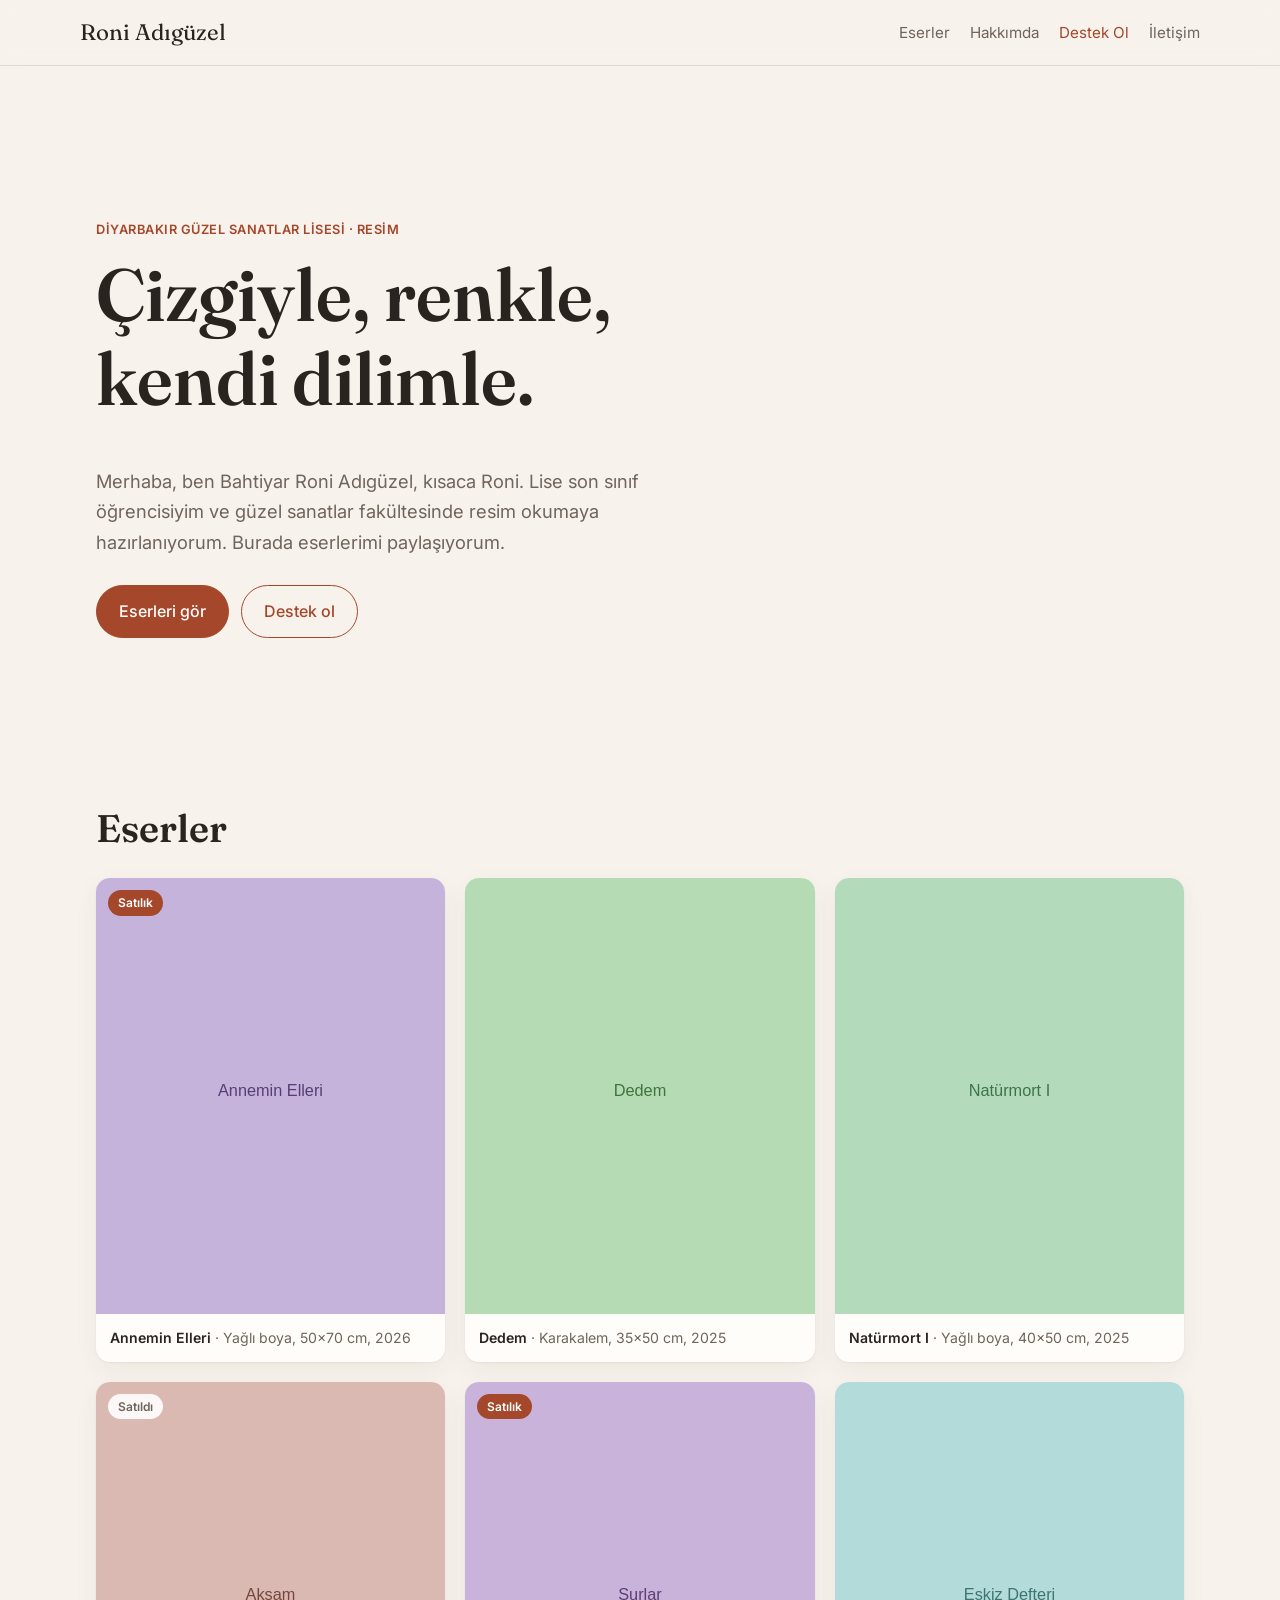
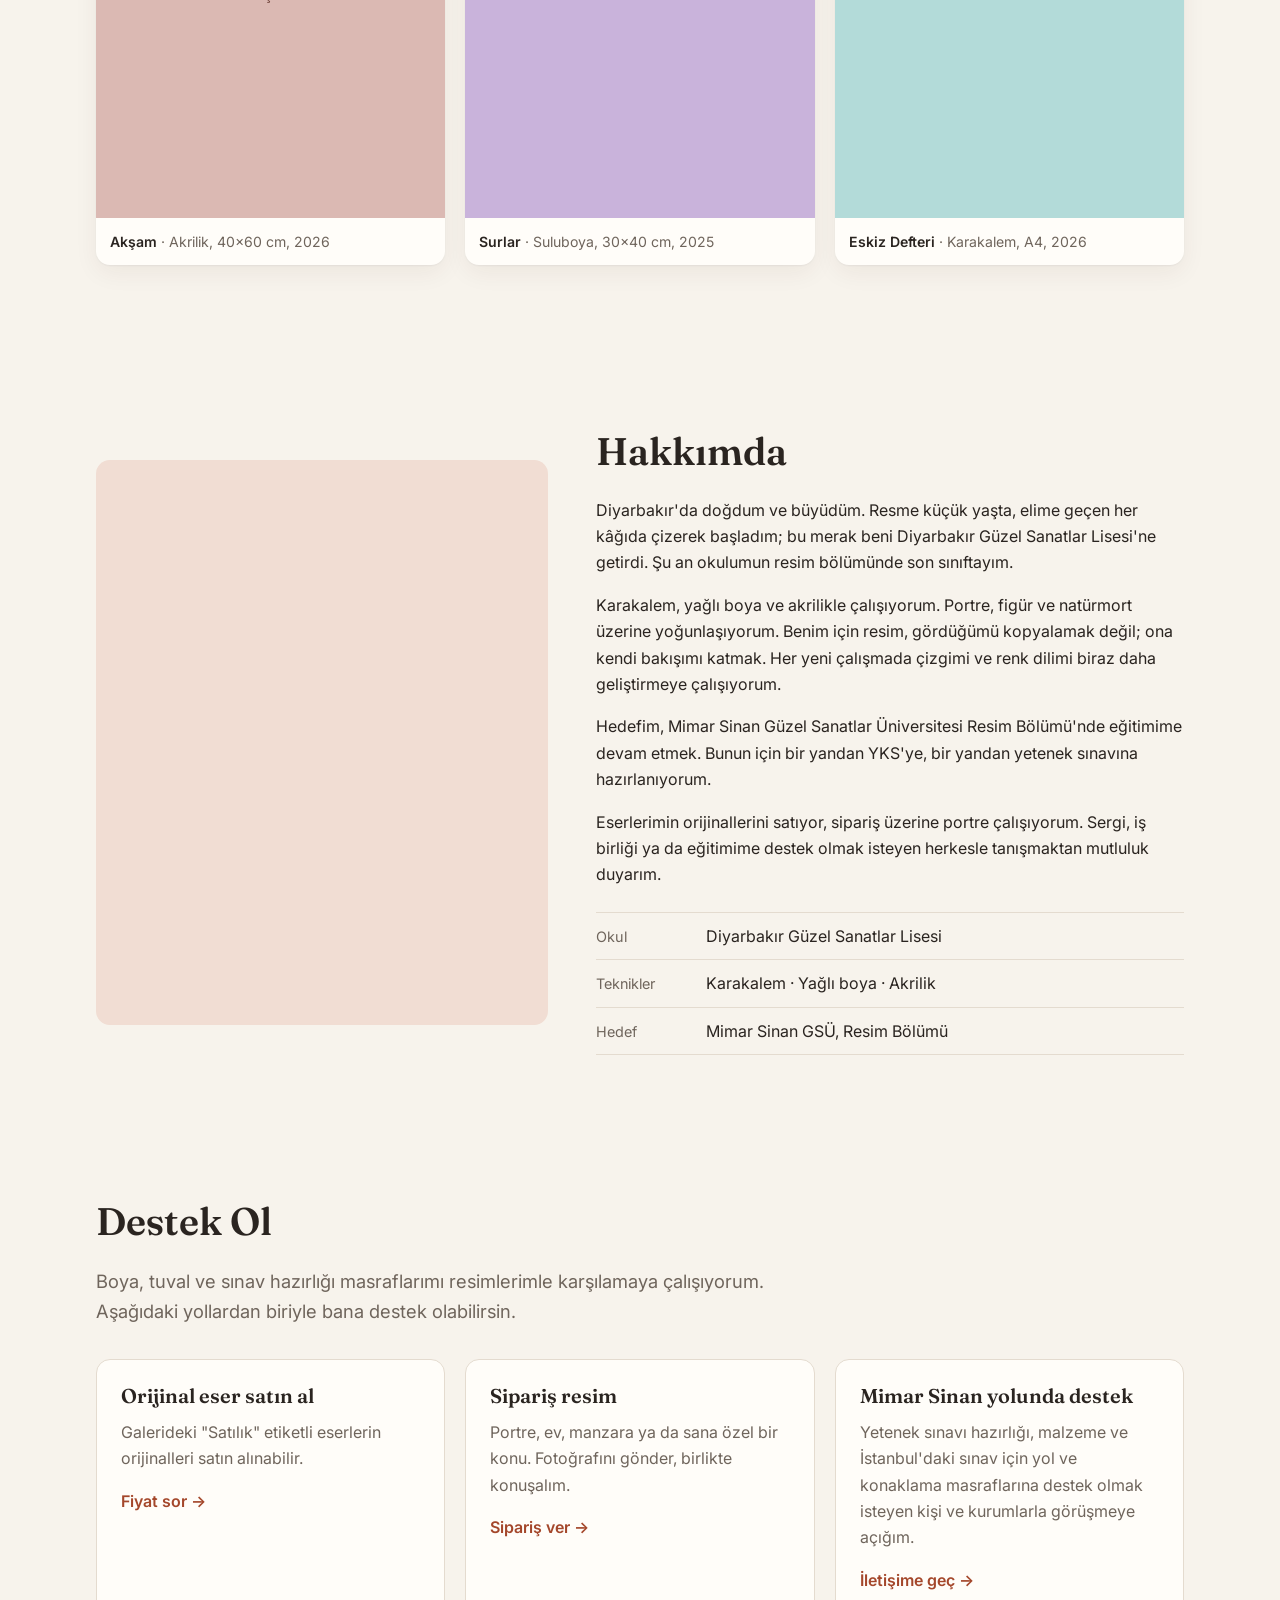
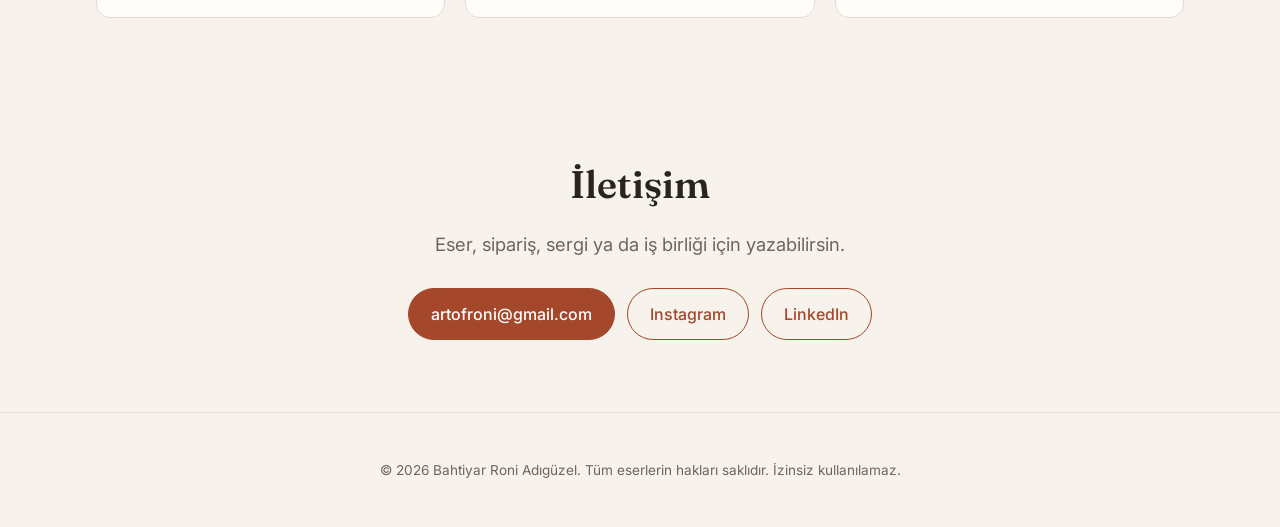
==== index.html @ 92d32fde "Bahtiyar Roni Adıgüzel portfolyo sitesi ve eser yönetim paneli Co-Authored-By: Claude Opus 5.5 <nore" ====
<!doctype html>
<html lang="tr">
<head>
  <meta charset="utf-8">
  <meta name="viewport" content="width=device-width, initial-scale=1">
  <title>Bahtiyar Roni Adıgüzel — Resim Portfolyosu</title>
  <meta name="description" content="Diyarbakır Güzel Sanatlar Lisesi öğrencisi Bahtiyar Roni Adıgüzel'in resimleri. Orijinal eser ve sipariş için iletişime geçin.">
  <!-- Sosyal medyada paylaşınca görünecek önizleme -->
  <meta property="og:title" content="Bahtiyar Roni Adıgüzel — Resim Portfolyosu">
  <meta property="og:description" content="Diyarbakır'dan genç bir ressamın eserleri.">
  <meta property="og:image" content="images/kapak.jpg">
  <link rel="preconnect" href="https://fonts.googleapis.com">
  <link rel="preconnect" href="https://fonts.gstatic.com" crossorigin>
  <link href="https://fonts.googleapis.com/css2?family=Fraunces:opsz,wght@9..144,400;9..144,600&family=Inter:wght@400;500;600&display=swap" rel="stylesheet">
  <link rel="stylesheet" href="style.css">
  <!-- Google'da isimle aranınca doğru tanınması için -->
  <script type="application/ld+json">
  {
    "@context": "https://schema.org",
    "@type": "Person",
    "name": "Bahtiyar Roni Adıgüzel",
    "alternateName": "Roni Adıgüzel",
    "email": "mailto:artofroni@gmail.com",
    "jobTitle": "Ressam, Güzel Sanatlar Lisesi öğrencisi",
    "affiliation": { "@type": "School", "name": "Diyarbakır Güzel Sanatlar Lisesi" },
    "sameAs": [
      "https://instagram.com/KULLANICI_ADI",
      "https://www.linkedin.com/in/KULLANICI_ADI"
    ]
  }
  </script>
</head>
<body>

  <header class="nav">
    <a href="#" class="logo">Roni Adıgüzel</a>
    <nav>
      <a href="#eserler">Eserler</a>
      <a href="#hakkimda">Hakkımda</a>
      <a href="#destek">Destek Ol</a>
      <a href="#iletisim">İletişim</a>
    </nav>
  </header>

  <section class="hero">
    <p class="eyebrow">Diyarbakır Güzel Sanatlar Lisesi · Resim</p>
    <h1>Çizgiyle, renkle,<br>kendi dilimle.</h1>
    <p class="lead">
      Merhaba, ben Bahtiyar Roni Adıgüzel, kısaca Roni. Lise son sınıf öğrencisiyim ve güzel sanatlar fakültesinde
      resim okumaya hazırlanıyorum. Burada eserlerimi paylaşıyorum.
    </p>
    <div class="hero-actions">
      <a href="#eserler" class="btn">Eserleri gör</a>
      <a href="#destek" class="btn btn-ghost">Destek ol</a>
    </div>
  </section>

  <section id="eserler" class="section">
    <div class="section-head">
      <h2>Eserler</h2>
    </div>
    <div class="gallery" id="gallery"></div>
  </section>

  <section id="hakkimda" class="section about">
    <div class="about-img">
      <img src="images/roni.jpg" alt="Bahtiyar Roni Adıgüzel atölyede çalışırken" onerror="this.parentElement.classList.add('empty')">
    </div>
    <div>
      <h2>Hakkımda</h2>
      <!-- Bu metni Roni kendi cümleleriyle yeniden yazmalı -->
      <p>
        Diyarbakır'da doğdum ve büyüdüm. Resme küçük yaşta, elime geçen her kâğıda
        çizerek başladım; bu merak beni Diyarbakır Güzel Sanatlar Lisesi'ne getirdi.
        Şu an okulumun resim bölümünde son sınıftayım.
      </p>
      <p>
        Karakalem, yağlı boya ve akrilikle çalışıyorum. Portre, figür ve natürmort
        üzerine yoğunlaşıyorum. Benim için resim, gördüğümü kopyalamak değil; ona
        kendi bakışımı katmak. Her yeni çalışmada çizgimi ve renk dilimi biraz daha
        geliştirmeye çalışıyorum.
      </p>
      <p>
        Hedefim, Mimar Sinan Güzel Sanatlar Üniversitesi Resim Bölümü'nde eğitimime
        devam etmek. Bunun için bir yandan YKS'ye, bir yandan yetenek sınavına
        hazırlanıyorum.
      </p>
      <p>
        Eserlerimin orijinallerini satıyor, sipariş üzerine portre çalışıyorum.
        Sergi, iş birliği ya da eğitimime destek olmak isteyen herkesle tanışmaktan
        mutluluk duyarım.
      </p>
      <ul class="facts">
        <li><span>Okul</span>Diyarbakır Güzel Sanatlar Lisesi</li>
        <li><span>Teknikler</span>Karakalem · Yağlı boya · Akrilik</li>
        <li><span>Hedef</span>Mimar Sinan GSÜ, Resim Bölümü</li>
      </ul>
    </div>
  </section>

  <section id="destek" class="section">
    <h2>Destek Ol</h2>
    <p class="lead narrow">
      Boya, tuval ve sınav hazırlığı masraflarımı resimlerimle karşılamaya çalışıyorum.
      Aşağıdaki yollardan biriyle bana destek olabilirsin.
    </p>
    <div class="cards">
      <article class="card">
        <h3>Orijinal eser satın al</h3>
        <p>Galerideki "Satılık" etiketli eserlerin orijinalleri satın alınabilir.</p>
        <a href="#iletisim" class="link">Fiyat sor →</a>
      </article>
      <article class="card">
        <h3>Sipariş resim</h3>
        <p>Portre, ev, manzara ya da sana özel bir konu. Fotoğrafını gönder, birlikte konuşalım.</p>
        <a href="#iletisim" class="link">Sipariş ver →</a>
      </article>
      <article class="card">
        <h3>Mimar Sinan yolunda destek</h3>
        <p>Yetenek sınavı hazırlığı, malzeme ve İstanbul'daki sınav için yol ve konaklama masraflarına destek olmak isteyen kişi ve kurumlarla görüşmeye açığım.</p>
        <a href="#iletisim" class="link">İletişime geç →</a>
      </article>
    </div>
  </section>

  <section id="iletisim" class="section contact">
    <h2>İletişim</h2>
    <p class="lead narrow">Eser, sipariş, sergi ya da iş birliği için yazabilirsin.</p>
    <div class="contact-links">
      <a class="btn" href="mailto:artofroni@gmail.com">artofroni@gmail.com</a>
      <!-- WhatsApp: numarayı ülke koduyla yaz (ör. 905xxxxxxxxx) ve satırın yorumunu kaldır.
           Roni'nin değil, sipariş takibini yapacak aile üyesinin numarası olması önerilir.
      <a class="btn btn-ghost" href="https://wa.me/90XXXXXXXXXX" target="_blank" rel="noopener">WhatsApp</a> -->
      <!-- Kullanıcı adlarını gerçekleriyle değiştir -->
      <a class="btn btn-ghost" href="https://instagram.com/KULLANICI_ADI" target="_blank" rel="noopener">Instagram</a>
      <a class="btn btn-ghost" href="https://www.linkedin.com/in/KULLANICI_ADI" target="_blank" rel="noopener">LinkedIn</a>
    </div>
  </section>

  <footer class="footer">
    <p>© <span id="year"></span> Bahtiyar Roni Adıgüzel. Tüm eserlerin hakları saklıdır. İzinsiz kullanılamaz.</p>
  </footer>

  <div class="lightbox" id="lightbox" hidden>
    <button class="lb-close" aria-label="Kapat">×</button>
    <button class="lb-prev" aria-label="Önceki">‹</button>
    <figure>
      <img id="lb-img" alt="">
      <figcaption id="lb-cap"></figcaption>
    </figure>
    <button class="lb-next" aria-label="Sonraki">›</button>
  </div>

  <script src="main.js"></script>
</body>
</html>
---- style.css ----
:root {
  --bg: #f7f3ec;
  --surface: #fffdf9;
  --text: #2a2420;
  --muted: #6f655c;
  --accent: #a4472b;       /* Diyarbakır toprağı / kiremit */
  --accent-soft: #f1ddd3;
  --line: #e4dbcf;
  --radius: 14px;
  --max: 1120px;
}

* { box-sizing: border-box; }
html { scroll-behavior: smooth; }
body {
  margin: 0;
  font-family: "Inter", system-ui, sans-serif;
  background: var(--bg);
  color: var(--text);
  line-height: 1.65;
}
img { max-width: 100%; display: block; }
h1, h2, h3 { font-family: "Fraunces", Georgia, serif; font-weight: 600; line-height: 1.15; margin: 0 0 .6em; }
h2 { font-size: clamp(1.8rem, 4vw, 2.4rem); }
a { color: inherit; }

/* Menü */
.nav {
  position: sticky; top: 0; z-index: 10;
  display: flex; justify-content: space-between; align-items: center;
  padding: 14px max(16px, calc((100% - var(--max)) / 2));
  background: color-mix(in srgb, var(--bg) 88%, transparent);
  backdrop-filter: blur(8px);
  border-bottom: 1px solid var(--line);
}
.logo { font-family: "Fraunces", serif; font-size: 1.4rem; text-decoration: none; }
.nav nav { display: flex; gap: 20px; }
.nav nav a { text-decoration: none; color: var(--muted); font-size: .95rem; }
.nav nav a:hover, .nav nav a.active { color: var(--accent); }

/* Giriş */
.hero {
  max-width: var(--max); margin: 0 auto;
  padding: clamp(64px, 12vw, 140px) 16px clamp(48px, 8vw, 96px);
}
.eyebrow { color: var(--accent); font-weight: 600; letter-spacing: .04em; text-transform: uppercase; font-size: .8rem; }
.hero h1 { font-size: clamp(2.4rem, 7vw, 4.6rem); max-width: 14ch; }
.lead { font-size: 1.15rem; color: var(--muted); max-width: 46ch; }
.lead.narrow { max-width: 56ch; }
.hero-actions { display: flex; gap: 12px; flex-wrap: wrap; margin-top: 28px; }

.btn {
  display: inline-block; padding: 12px 22px; border-radius: 999px;
  background: var(--accent); color: #fff; text-decoration: none; font-weight: 500;
  border: 1px solid var(--accent); transition: transform .15s;
}
.btn:hover { transform: translateY(-2px); }
.btn-ghost { background: transparent; color: var(--accent); }

/* Bölümler */
.section { max-width: var(--max); margin: 0 auto; padding: 72px 16px; }
.section-head { display: flex; justify-content: space-between; align-items: end; flex-wrap: wrap; gap: 16px; margin-bottom: 28px; }
.section-head h2 { margin: 0; }

.empty-note { color: var(--muted); }

/* Galeri */
.gallery { columns: 3 280px; column-gap: 20px; }
.art {
  position: relative; margin: 0 0 20px; break-inside: avoid; cursor: zoom-in;
  background: var(--surface); border-radius: var(--radius); overflow: hidden;
  box-shadow: 0 1px 2px rgba(0,0,0,.05), 0 8px 24px rgba(60,40,20,.06);
}
.art img { width: 100%; transition: transform .4s; }
.art:hover img { transform: scale(1.03); }
.art figcaption { padding: 12px 14px; font-size: .88rem; color: var(--muted); }
.art figcaption strong { color: var(--text); font-weight: 600; }
.badge {
  position: absolute; top: 12px; left: 12px;
  padding: 3px 10px; border-radius: 999px; font-size: .75rem; font-weight: 600;
}
.badge.satilik { background: var(--accent); color: #fff; }
.badge.satildi { background: rgba(255,255,255,.9); color: var(--muted); }

/* Hakkımda */
.about { display: grid; grid-template-columns: 1fr 1.3fr; gap: 48px; align-items: center; }
.about-img { border-radius: var(--radius); overflow: hidden; aspect-ratio: 4/5; background: var(--accent-soft); }
.about-img img { width: 100%; height: 100%; object-fit: cover; }
.about-img.empty img { display: none; }
.facts { list-style: none; padding: 0; margin: 24px 0 0; border-top: 1px solid var(--line); }
.facts li { padding: 10px 0; border-bottom: 1px solid var(--line); }
.facts span { display: inline-block; width: 110px; color: var(--muted); font-size: .9rem; }

/* Destek kartları */
.cards { display: grid; grid-template-columns: repeat(auto-fit, minmax(240px, 1fr)); gap: 20px; margin-top: 32px; }
.card { background: var(--surface); border: 1px solid var(--line); border-radius: var(--radius); padding: 24px; }
.card h3 { font-size: 1.25rem; }
.card p { color: var(--muted); margin: 0 0 16px; }
.link { color: var(--accent); font-weight: 600; text-decoration: none; }

/* İletişim */
.contact { text-align: center; }
.contact .lead { margin: 0 auto; }
.contact-links { display: flex; gap: 12px; justify-content: center; flex-wrap: wrap; margin-top: 28px; }

.footer { text-align: center; padding: 32px 16px; color: var(--muted); font-size: .85rem; border-top: 1px solid var(--line); }

/* Büyük görüntüleme */
.lightbox {
  position: fixed; inset: 0; z-index: 50;
  display: flex; align-items: center; justify-content: center;
  background: rgba(20,16,12,.94); padding: 16px;
}
.lightbox[hidden] { display: none; }
.lightbox figure { margin: 0; max-width: 90vw; text-align: center; }
.lightbox img { max-height: 80vh; margin: 0 auto; border-radius: 6px; }
.lightbox figcaption { color: #e9e2d8; margin-top: 12px; font-size: .95rem; }
.lightbox button {
  position: absolute; background: none; border: 0; color: #fff;
  font-size: 2.6rem; cursor: pointer; padding: 8px 16px; opacity: .8;
}
.lightbox button:hover { opacity: 1; }
.lb-close { top: 8px; right: 8px; }
.lb-prev { left: 4px; }
.lb-next { right: 4px; }

/* Hareket */
.hero > * { animation: rise .9s cubic-bezier(.2,.7,.2,1) both; }
.hero > :nth-child(2) { animation-delay: .12s; }
.hero > :nth-child(3) { animation-delay: .24s; }
.hero > :nth-child(4) { animation-delay: .36s; }
@keyframes rise { from { opacity: 0; transform: translateY(28px); } }

.reveal { opacity: 0; transform: translateY(28px); transition: opacity .8s ease, transform .8s cubic-bezier(.2,.7,.2,1); }
.reveal.in { opacity: 1; transform: none; }

.card { transition: transform .25s, box-shadow .25s; }
.card:hover { transform: translateY(-4px); box-shadow: 0 12px 28px rgba(60,40,20,.10); }

.lightbox:not([hidden]) img { animation: zoom .35s ease both; }
@keyframes zoom { from { opacity: 0; transform: scale(.96); } }

@media (prefers-reduced-motion: reduce) {
  html { scroll-behavior: auto; }
  *, *::before, *::after { animation: none !important; transition: none !important; }
  .reveal { opacity: 1; transform: none; }
}

@media (max-width: 720px) {
  .nav nav { gap: 12px; }
  .nav nav a { font-size: .85rem; }
  .about { grid-template-columns: 1fr; gap: 28px; }
}
@media (max-width: 420px) {
  .nav nav a[href="#hakkimda"] { display: none; }
}
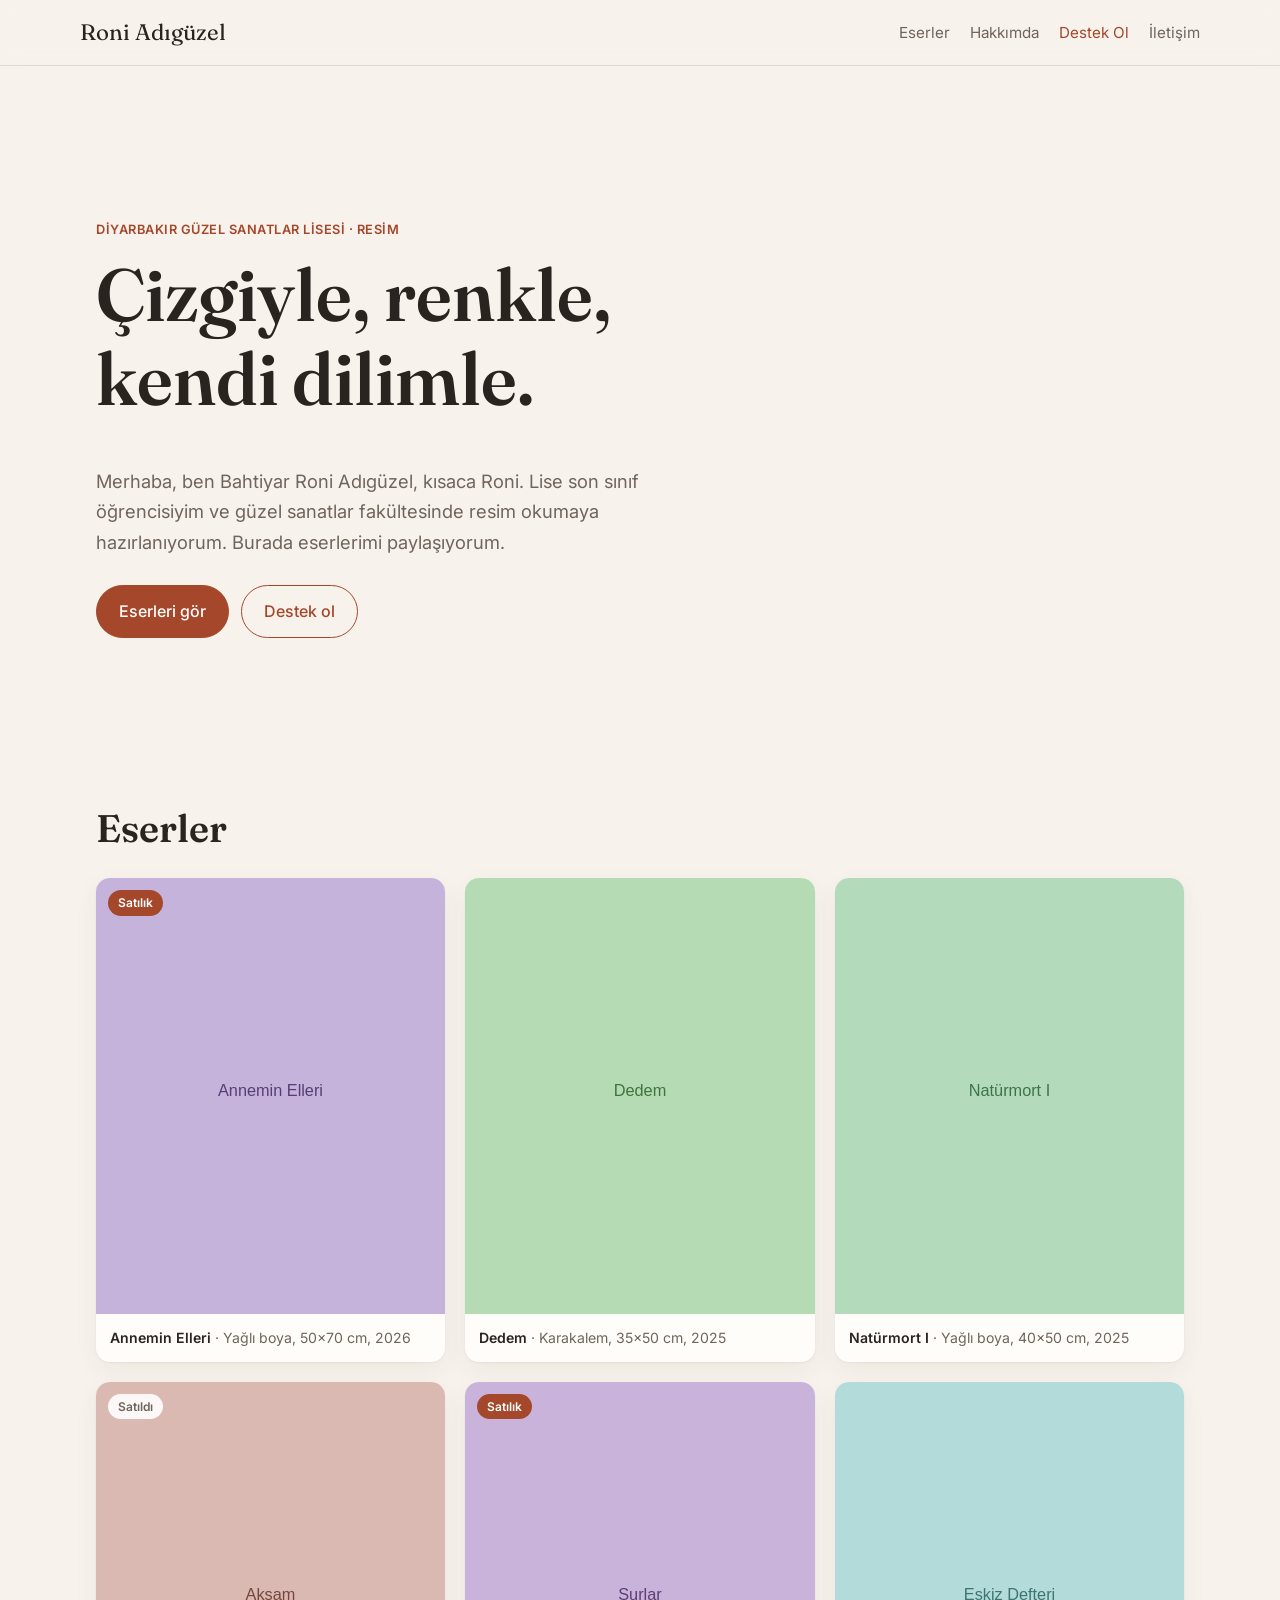
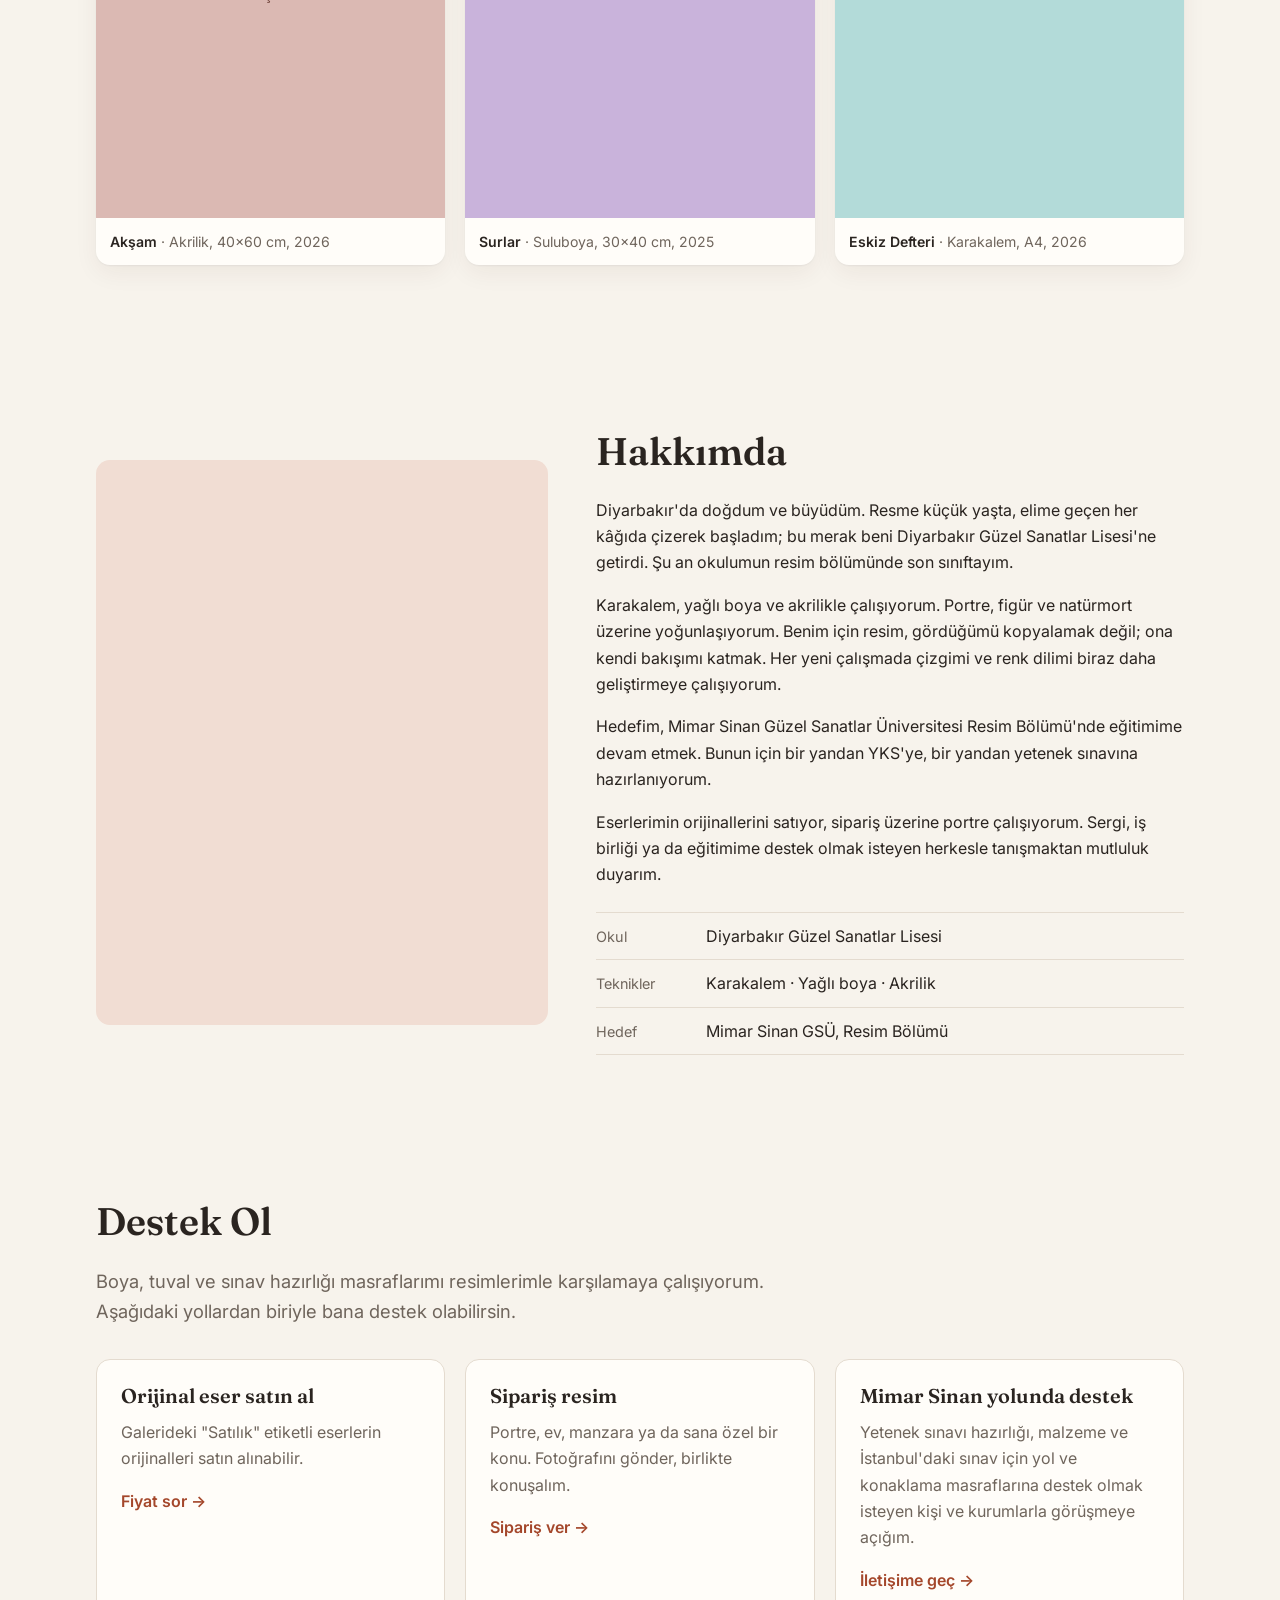
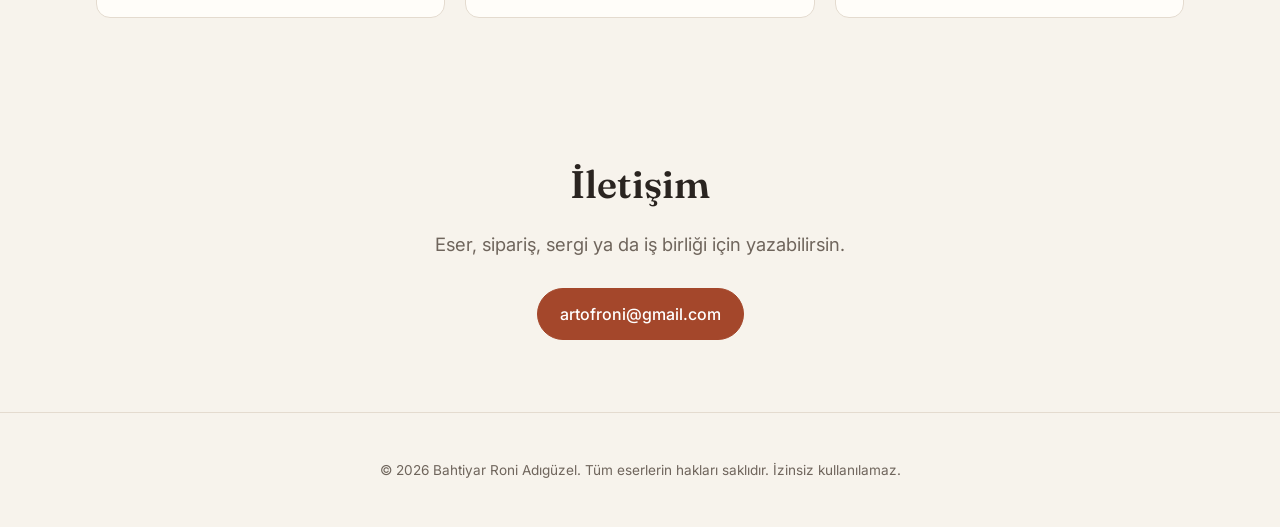
==== commit 6a356574: "Panelden profil fotoğrafı ve sosyal medya bağlantıları yönetimi Co-Authored-By: Claude Opus 5.5 <nor" ====
--- a/index.html
+++ b/index.html
@@ -22,11 +22,7 @@
     "alternateName": "Roni Adıgüzel",
     "email": "mailto:artofroni@gmail.com",
     "jobTitle": "Ressam, Güzel Sanatlar Lisesi öğrencisi",
-    "affiliation": { "@type": "School", "name": "Diyarbakır Güzel Sanatlar Lisesi" },
-    "sameAs": [
-      "https://instagram.com/KULLANICI_ADI",
-      "https://www.linkedin.com/in/KULLANICI_ADI"
-    ]
+    "affiliation": { "@type": "School", "name": "Diyarbakır Güzel Sanatlar Lisesi" }
   }
   </script>
 </head>
@@ -63,8 +59,8 @@
   </section>
 
   <section id="hakkimda" class="section about">
-    <div class="about-img">
-      <img src="images/roni.jpg" alt="Bahtiyar Roni Adıgüzel atölyede çalışırken" onerror="this.parentElement.classList.add('empty')">
+    <div class="about-img empty" id="about-img">
+      <img alt="Bahtiyar Roni Adıgüzel">
     </div>
     <div>
       <h2>Hakkımda</h2>
@@ -131,9 +127,9 @@
       <!-- WhatsApp: numarayı ülke koduyla yaz (ör. 905xxxxxxxxx) ve satırın yorumunu kaldır.
            Roni'nin değil, sipariş takibini yapacak aile üyesinin numarası olması önerilir.
       <a class="btn btn-ghost" href="https://wa.me/90XXXXXXXXXX" target="_blank" rel="noopener">WhatsApp</a> -->
-      <!-- Kullanıcı adlarını gerçekleriyle değiştir -->
-      <a class="btn btn-ghost" href="https://instagram.com/KULLANICI_ADI" target="_blank" rel="noopener">Instagram</a>
-      <a class="btn btn-ghost" href="https://www.linkedin.com/in/KULLANICI_ADI" target="_blank" rel="noopener">LinkedIn</a>
+      <!-- Instagram ve LinkedIn admin.html'den girilir; boşsa gizli kalır -->
+      <a class="btn btn-ghost" id="link-instagram" target="_blank" rel="noopener" hidden>Instagram</a>
+      <a class="btn btn-ghost" id="link-linkedin" target="_blank" rel="noopener" hidden>LinkedIn</a>
     </div>
   </section>
 
--- a/style.css
+++ b/style.css
@@ -11,6 +11,7 @@
 }
 
 * { box-sizing: border-box; }
+[hidden] { display: none !important; }
 html { scroll-behavior: smooth; }
 body {
   margin: 0;
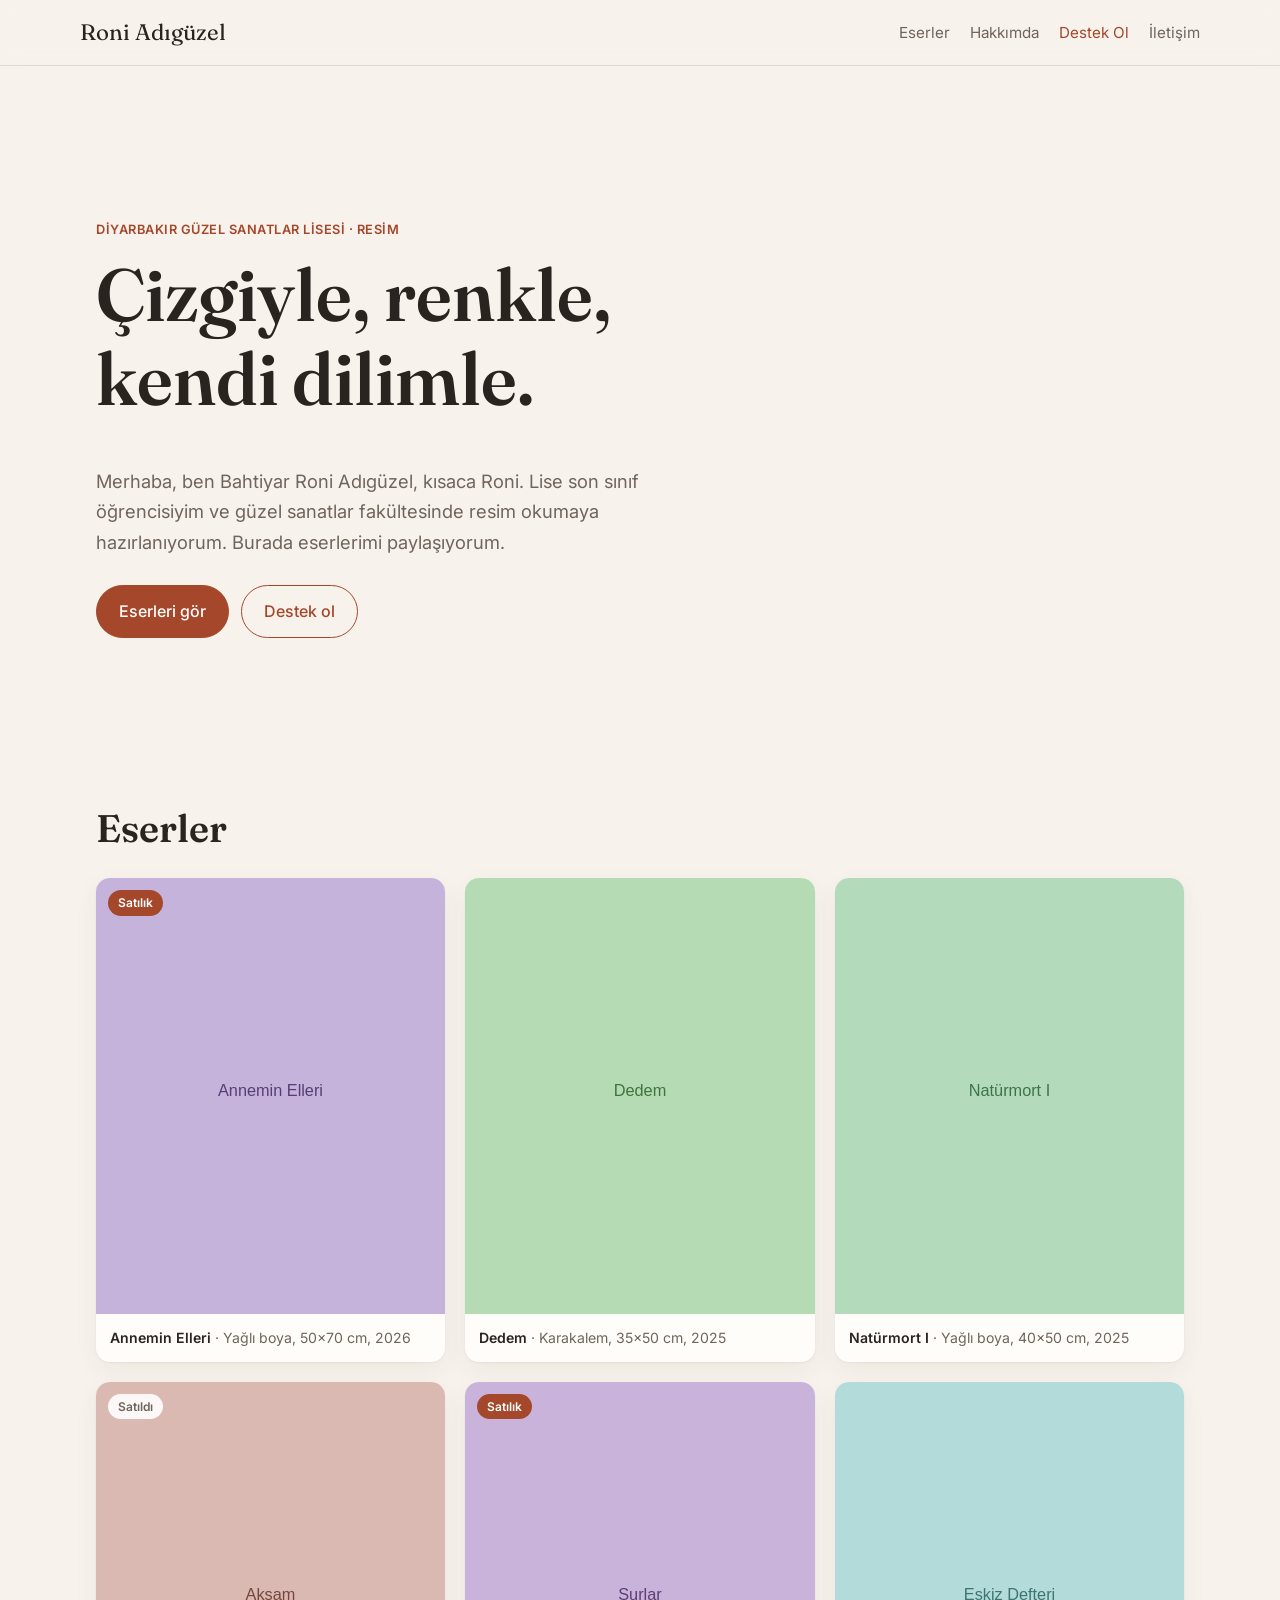
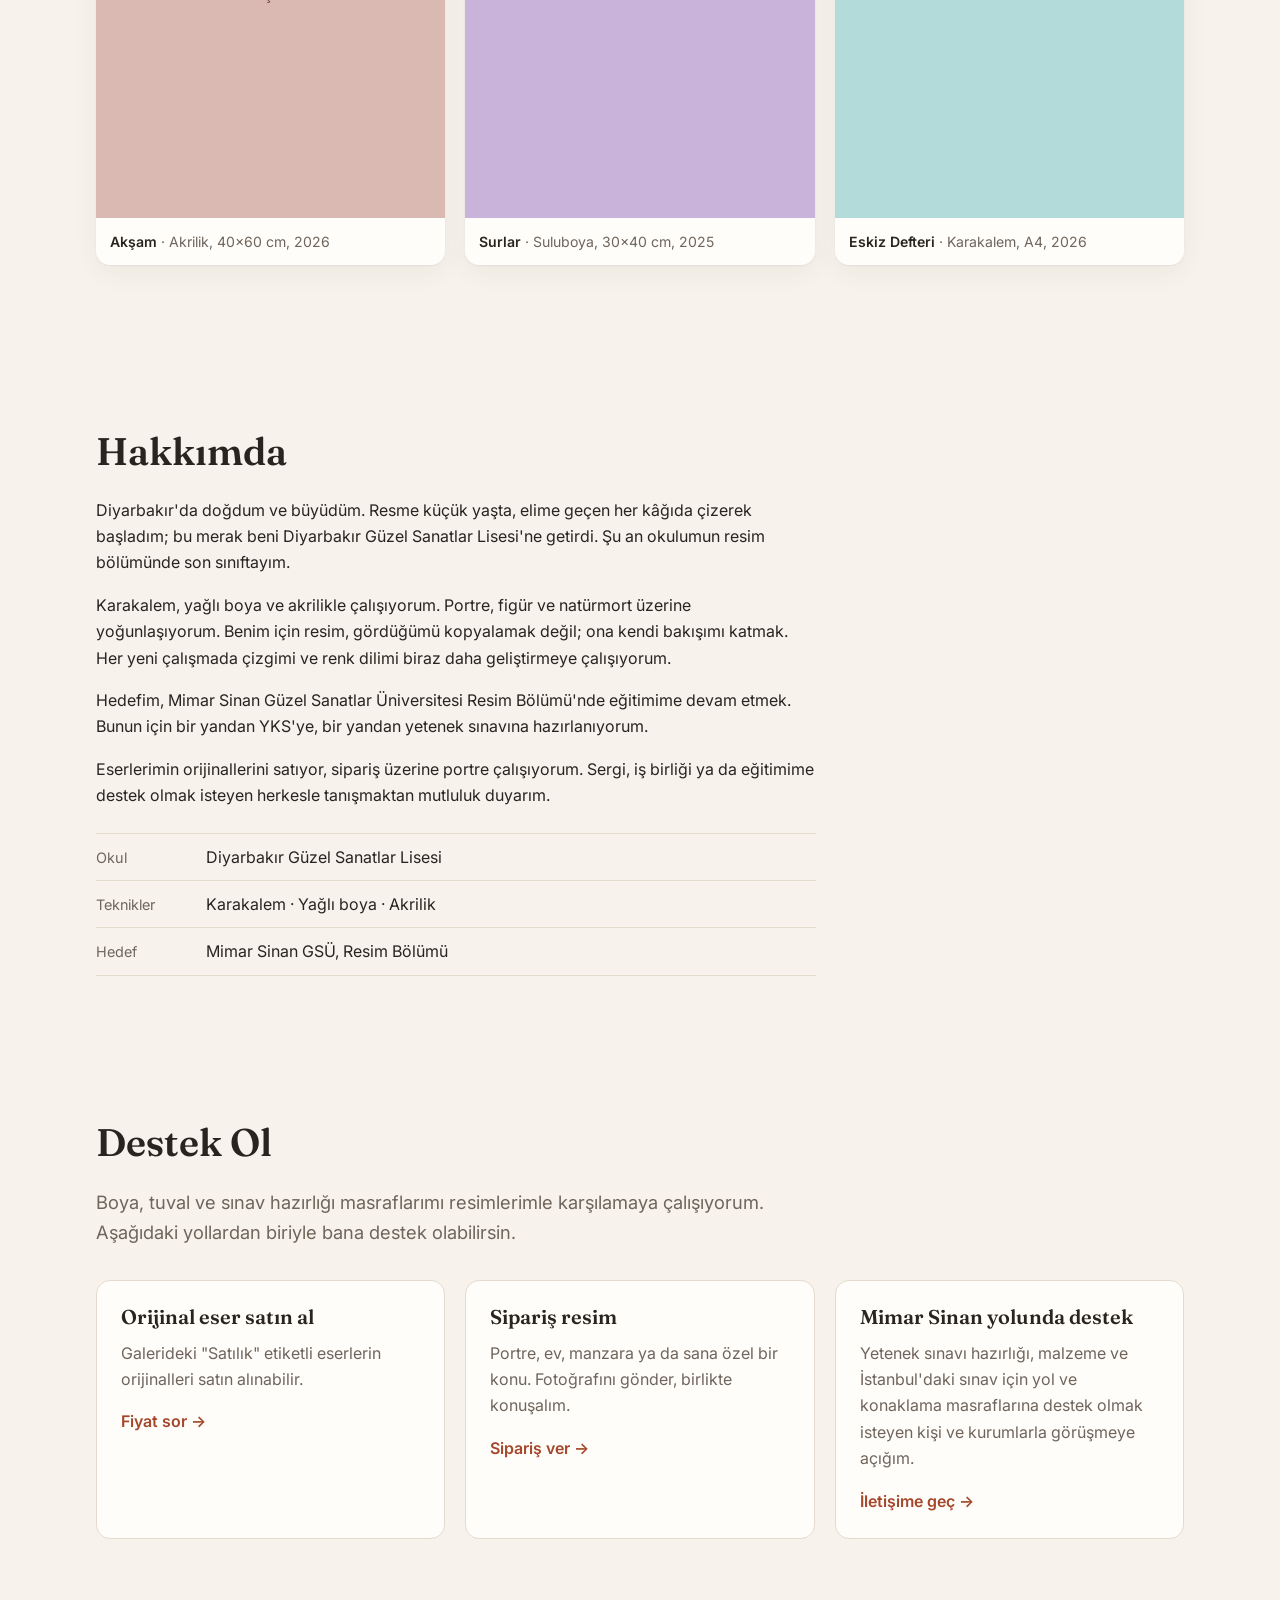
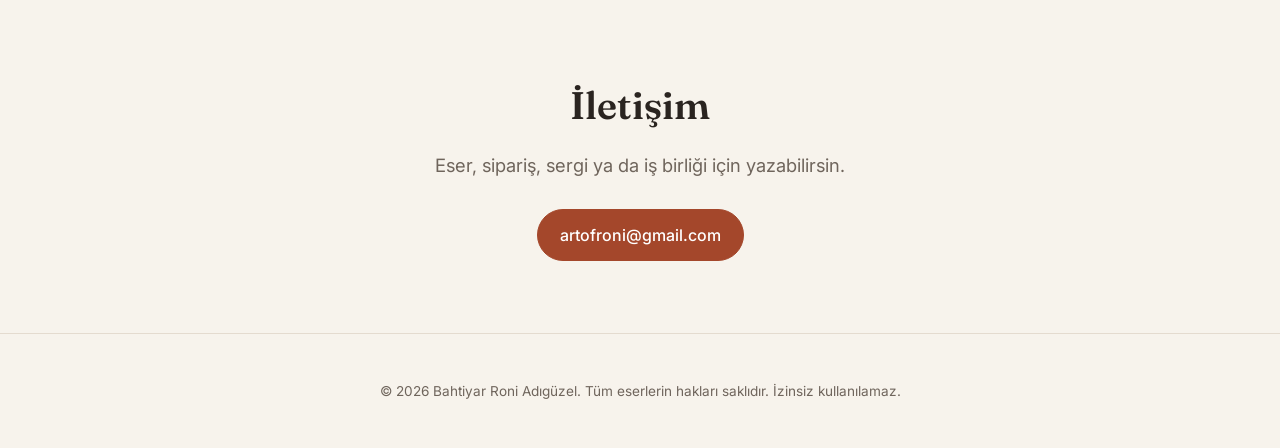
==== commit f911c940: "Telefon uyumu: açılır menü, iki sütunlu galeri, kaydırarak geçiş Co-Authored-By: Claude Opus 5.5 <no" ====
--- a/index.html
+++ b/index.html
@@ -30,6 +30,7 @@
 
   <header class="nav">
     <a href="#" class="logo">Roni Adıgüzel</a>
+    <button class="menu-btn" id="menu-btn" aria-label="Menü" aria-expanded="false"><span></span><span></span></button>
     <nav>
       <a href="#eserler">Eserler</a>
       <a href="#hakkimda">Hakkımda</a>
--- a/style.css
+++ b/style.css
@@ -38,6 +38,9 @@
 .nav nav { display: flex; gap: 20px; }
 .nav nav a { text-decoration: none; color: var(--muted); font-size: .95rem; }
 .nav nav a:hover, .nav nav a.active { color: var(--accent); }
+.menu-btn { display: none; background: none; border: 0; padding: 10px; margin-right: -10px; cursor: pointer; }
+.menu-btn span { display: block; width: 22px; height: 2px; background: var(--text); margin: 5px 0; transition: transform .25s; }
+section[id] { scroll-margin-top: 64px; }
 
 /* Giriş */
 .hero {
@@ -87,7 +90,8 @@
 .about { display: grid; grid-template-columns: 1fr 1.3fr; gap: 48px; align-items: center; }
 .about-img { border-radius: var(--radius); overflow: hidden; aspect-ratio: 4/5; background: var(--accent-soft); }
 .about-img img { width: 100%; height: 100%; object-fit: cover; }
-.about-img.empty img { display: none; }
+.about-img.empty { display: none; }
+.about:has(.about-img.empty) { grid-template-columns: minmax(0, 720px); }
 .facts { list-style: none; padding: 0; margin: 24px 0 0; border-top: 1px solid var(--line); }
 .facts li { padding: 10px 0; border-bottom: 1px solid var(--line); }
 .facts span { display: inline-block; width: 110px; color: var(--muted); font-size: .9rem; }
@@ -147,11 +151,38 @@
   .reveal { opacity: 1; transform: none; }
 }
 
+/* Telefon */
 @media (max-width: 720px) {
-  .nav nav { gap: 12px; }
-  .nav nav a { font-size: .85rem; }
+  .menu-btn { display: block; }
+  .nav nav {
+    display: none; position: absolute; top: 100%; left: 0; right: 0;
+    flex-direction: column; gap: 0; padding: 4px 16px 12px;
+    background: var(--bg); border-bottom: 1px solid var(--line);
+    box-shadow: 0 12px 24px rgba(60,40,20,.08);
+  }
+  .nav.open nav { display: flex; }
+  .nav nav a { padding: 14px 0; font-size: 1.05rem; color: var(--text); border-bottom: 1px solid var(--line); }
+  .nav nav a:last-child { border-bottom: 0; }
+  .nav.open .menu-btn span:first-child { transform: translateY(3.5px) rotate(45deg); }
+  .nav.open .menu-btn span:last-child { transform: translateY(-3.5px) rotate(-45deg); }
+
+  .section { padding: 48px 16px; }
+  .hero { padding-top: 48px; }
+  .hero-actions .btn { flex: 1; text-align: center; }
+
+  .gallery { columns: 2; column-gap: 12px; }
+  .art { margin-bottom: 12px; border-radius: 10px; }
+  .art figcaption { padding: 8px 10px; font-size: .78rem; line-height: 1.45; }
+  .badge { top: 8px; left: 8px; padding: 2px 8px; font-size: .68rem; }
+
   .about { grid-template-columns: 1fr; gap: 28px; }
+  .about-img { max-width: 320px; }
+  .facts span { display: block; width: auto; font-size: .8rem; }
+
+  .contact-links .btn { flex: 1 1 100%; }
+
+  .lightbox img { max-height: 72vh; }
+  .lb-prev, .lb-next { top: auto; bottom: 12px; }
+  .lb-prev { left: 24%; }
+  .lb-next { right: 24%; }
 }
-@media (max-width: 420px) {
-  .nav nav a[href="#hakkimda"] { display: none; }
-}
